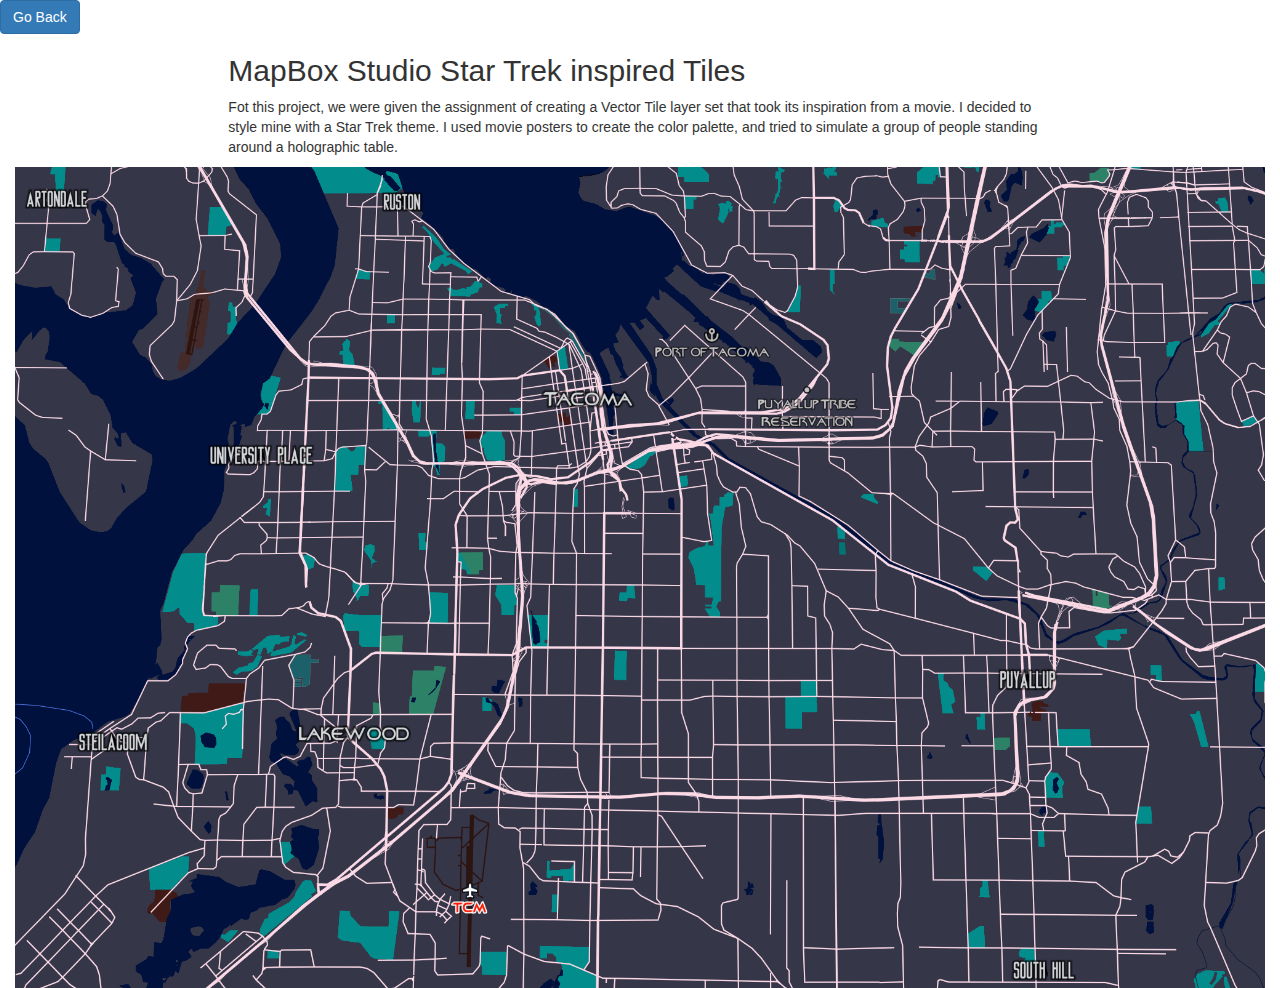
==== portfolio/StarTrek.html @ 29311e6e "Add files via upload" ====
<!DOCTYPE html>
<html lang="en">
	<head>
		<meta charset="utf-8">
		<meta name="viewport" content="width=device-width, initial-scale=1">
		<title>StarTrekMapbox</title>
		<!-- <link href='https://fonts.googleapis.com/css?family=Montserrat:400,700' rel='stylesheet' type='text/css'> -->

		<!--put your Bootstrap stylesheet links below this comment and above style.css-->
		<link rel="stylesheet" href="../css/bootstrap.min.css">
		<link rel="stylesheet" href="../css/bootstrap-theme.min.css">
		<link rel="stylesheet" href="../css/style.css">
		<!--[if IE<9]>
			<link rel="stylesheet" href="css/style.ie.css">
		<![endif]-->
	</head>

	<body>

		<a href="../index.html" class="btn btn-primary">Go Back</a>

		<div class="container-fluid">
			<div class="row">
				<div class="col-md-8 col-md-offset-2 col-xs-10 col-xs-offset-1">
					<h2 class="portfolio-title">MapBox Studio Star Trek inspired Tiles</h2>
					<p class="portfolio-description">
						Fot this project, we were given the assignment of creating a Vector Tile layer set that took its inspiration from a movie. I decided to style mine with a Star Trek theme. I used movie posters to create the color palette, and tried to simulate a group of people standing around a holographic table.
					</p>
				</div>
			</div>
			<div class="row">
				<div class="col-md-12 portfolio-image">
					<a href="../assets/StarTrekMapbox.png"><img src="../assets/StarTrekMapbox.png" alt="Colombia Terrain Map" class="center-block img-responsive responsive"/></a>
				</div>
			</div>
		</div>

		<!--put your external script links here-->
		<script type="text/javascript" src="../lib/jquery-1.11.3.js"></script>
		<script type="text/javascript" src="../lib/bootstrap.min.js"></script>
	</body>
</html>
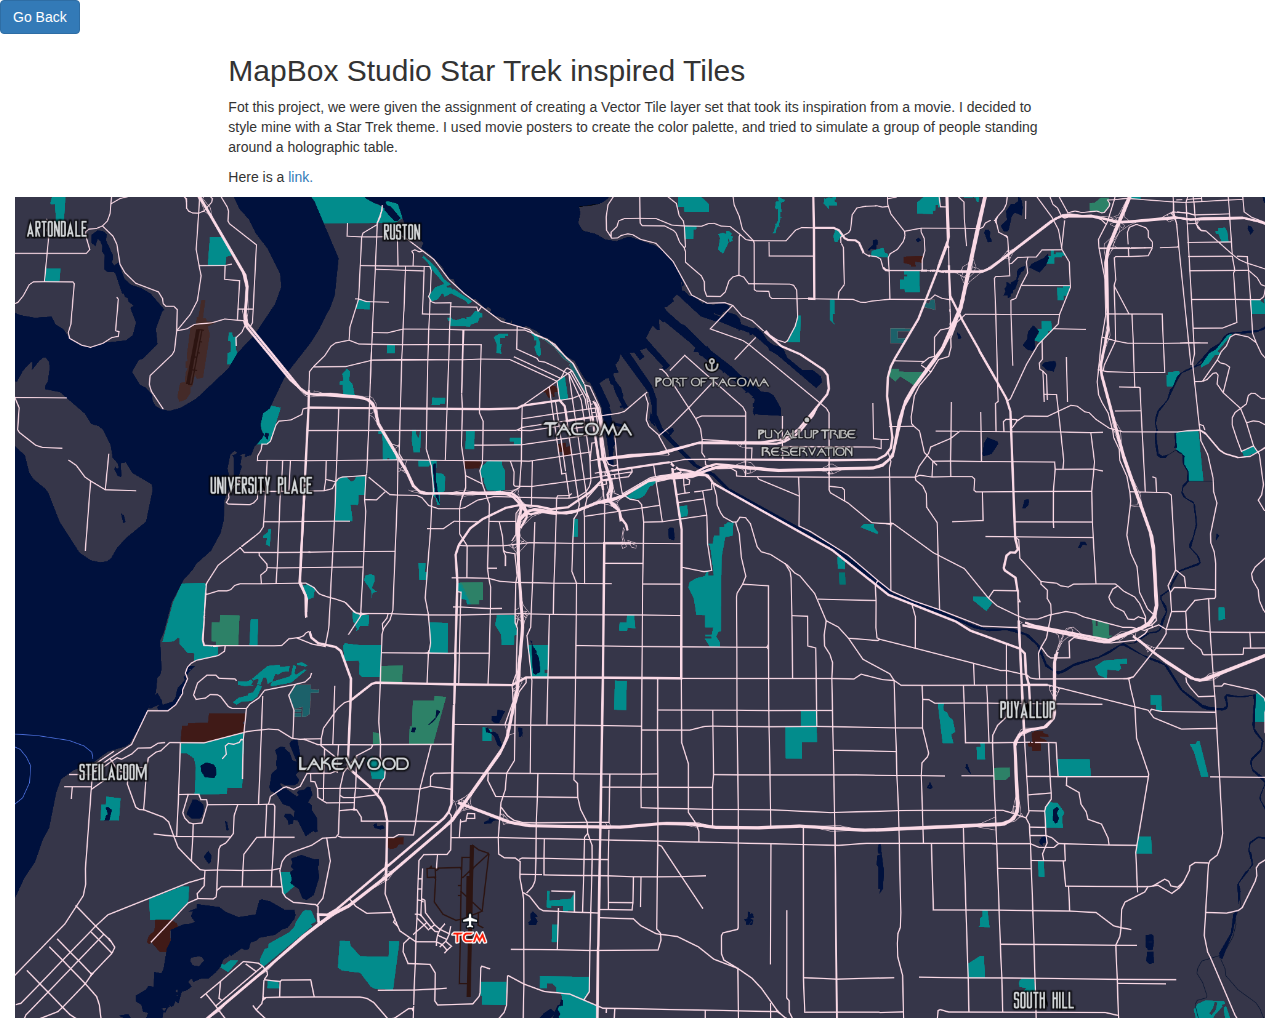
==== commit fb77cffd: "Update StarTrek.html" ====
--- a/portfolio/StarTrek.html
+++ b/portfolio/StarTrek.html
@@ -26,6 +26,7 @@
 					<p class="portfolio-description">
 						Fot this project, we were given the assignment of creating a Vector Tile layer set that took its inspiration from a movie. I decided to style mine with a Star Trek theme. I used movie posters to create the color palette, and tried to simulate a group of people standing around a holographic table.
 					</p>
+					<p>Here is a <a href="https://api.mapbox.com/styles/v1/gjfuelling/ck8divwxs3x1z1iqqbkf89lqm.html?fresh=true&title=view&access_token=pk.eyJ1IjoiZ2pmdWVsbGluZyIsImEiOiJjazVtcWNuaGMxMmwwM2puNXNkY2c4ZGRkIn0.CemEYUbjvTfVNugys5GWTw">link.
 				</div>
 			</div>
 			<div class="row">
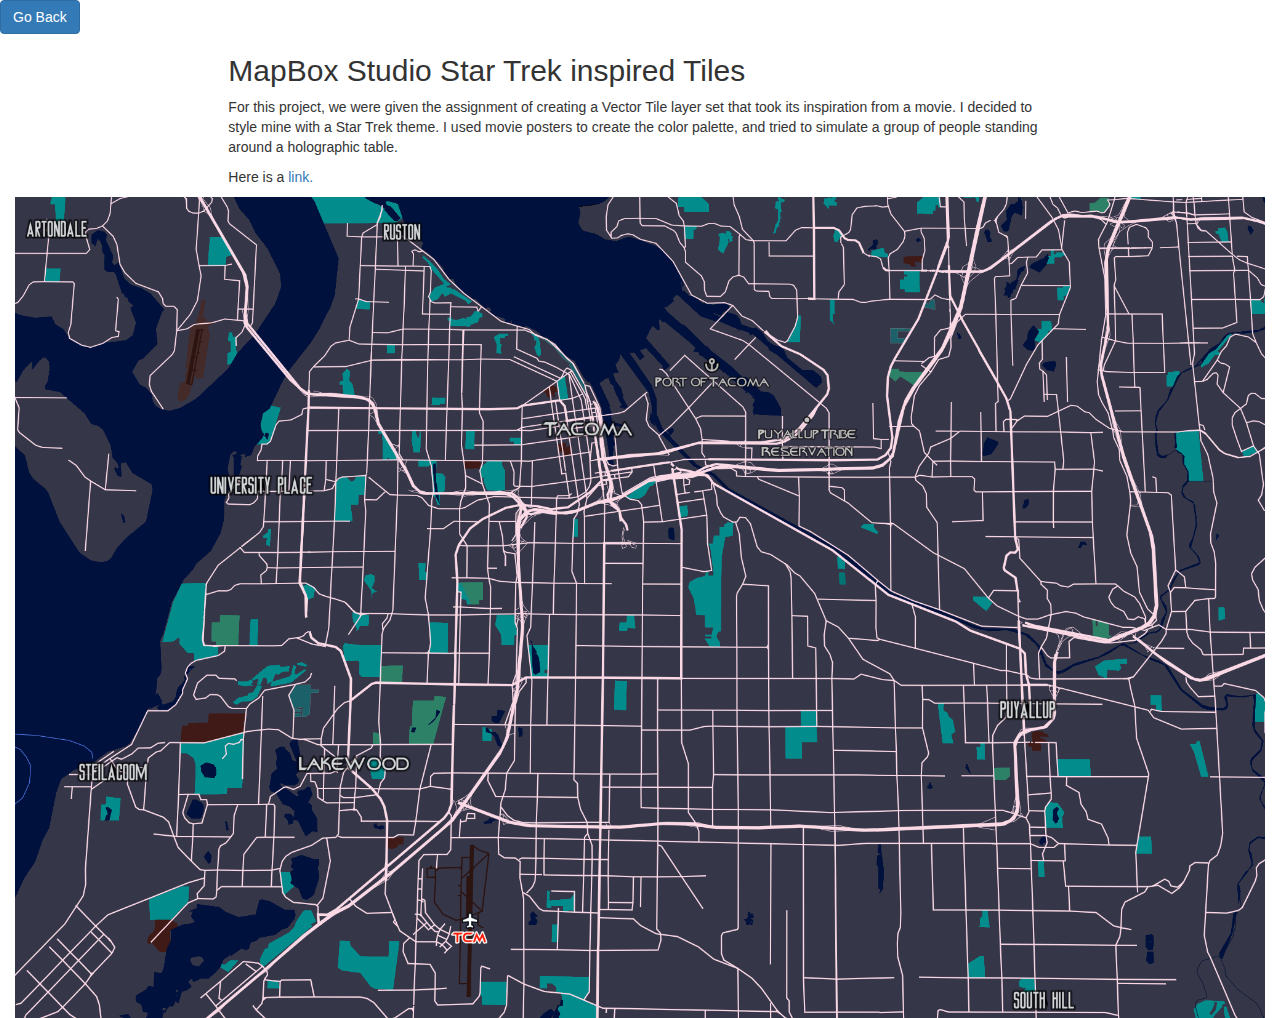
==== commit 60bc7e8d: "Update StarTrek.html" ====
--- a/portfolio/StarTrek.html
+++ b/portfolio/StarTrek.html
@@ -24,9 +24,9 @@
 				<div class="col-md-8 col-md-offset-2 col-xs-10 col-xs-offset-1">
 					<h2 class="portfolio-title">MapBox Studio Star Trek inspired Tiles</h2>
 					<p class="portfolio-description">
-						Fot this project, we were given the assignment of creating a Vector Tile layer set that took its inspiration from a movie. I decided to style mine with a Star Trek theme. I used movie posters to create the color palette, and tried to simulate a group of people standing around a holographic table.
+						For this project, we were given the assignment of creating a Vector Tile layer set that took its inspiration from a movie. I decided to style mine with a Star Trek theme. I used movie posters to create the color palette, and tried to simulate a group of people standing around a holographic table.
 					</p>
-					<p>Here is a <a href="https://api.mapbox.com/styles/v1/gjfuelling/ck8divwxs3x1z1iqqbkf89lqm.html?fresh=true&title=view&access_token=pk.eyJ1IjoiZ2pmdWVsbGluZyIsImEiOiJjazVtcWNuaGMxMmwwM2puNXNkY2c4ZGRkIn0.CemEYUbjvTfVNugys5GWTw">link.
+					<p>Here is a <a href="https://api.mapbox.com/styles/v1/gjfuelling/ck8divwxs3x1z1iqqbkf89lqm.html?fresh=true&title=view&access_token=pk.eyJ1IjoiZ2pmdWVsbGluZyIsImEiOiJjazVtcWNuaGMxMmwwM2puNXNkY2c4ZGRkIn0.CemEYUbjvTfVNugys5GWTw"> link.</p>
 				</div>
 			</div>
 			<div class="row">
